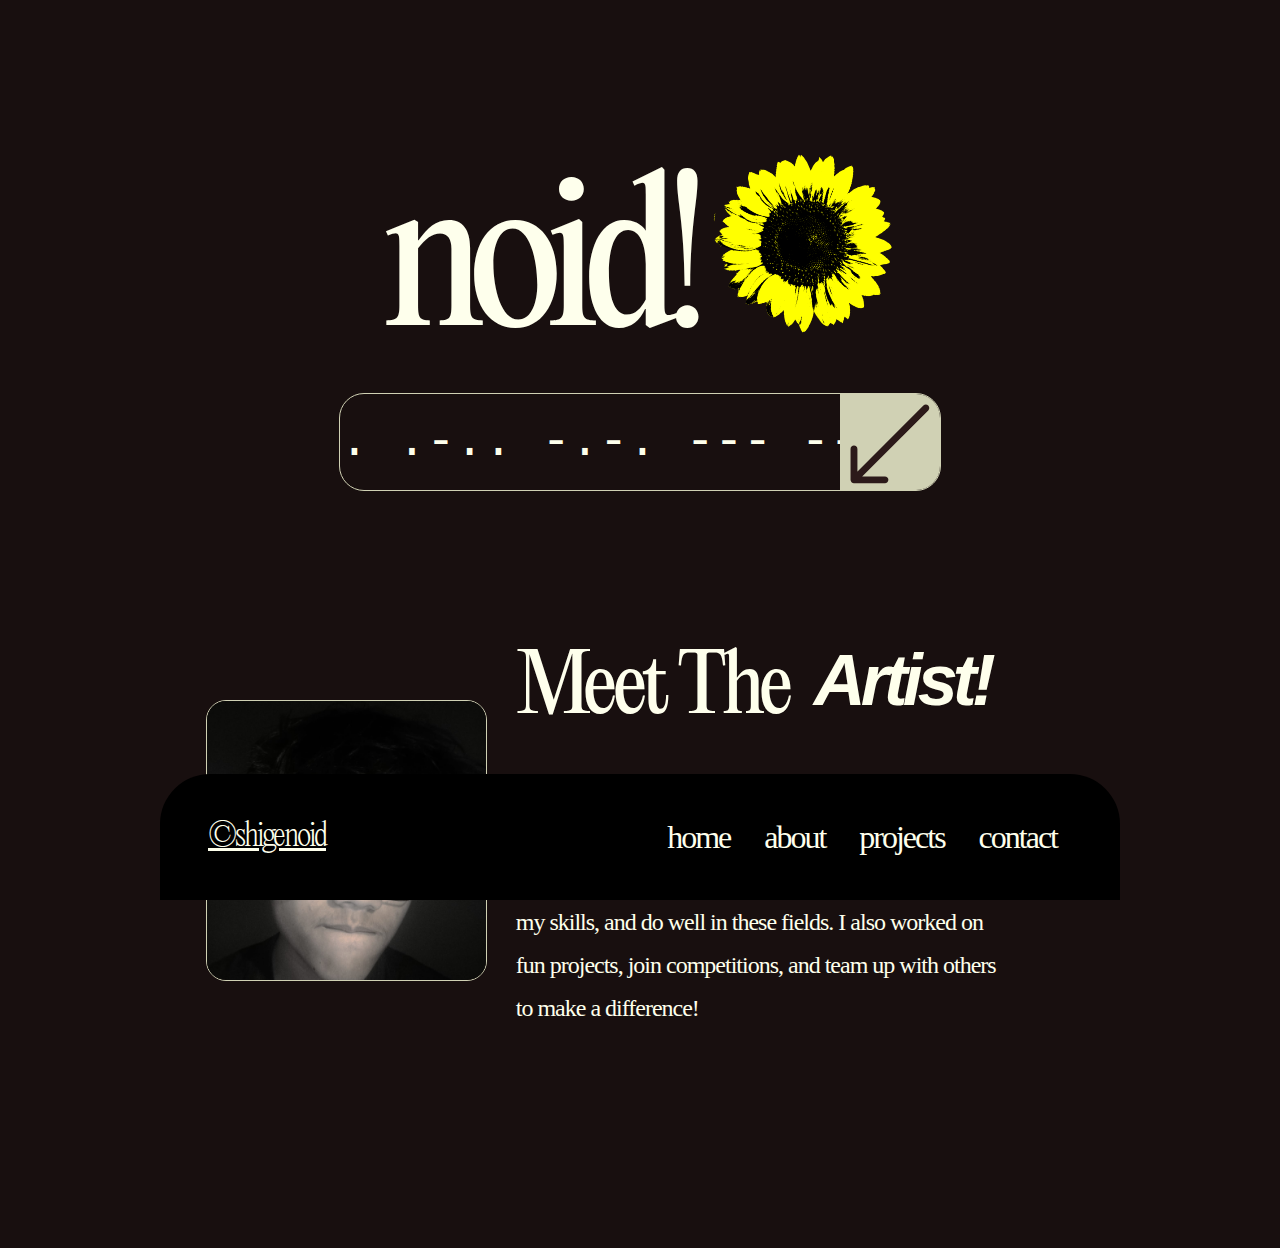
==== main.html @ fe8c964f "main screen" ====
<!DOCTYPE html>
<html lang="en">
<head>
    <title>shigenoid</title>
    <meta charset="UTF-8">
    <meta name="viewport" content="width=device-width, initial-scale=1.0, maximum-scale=1.0, user-scalable=no">
    <link rel="stylesheet" href="assets/css/style.css">
    <link rel="stylesheet" href="assets/css/loader.css">
    <link rel="stylesheet" href="assets/css/about.css">
    <link rel="stylesheet" href="assets/css/fade.css">
    <link rel="icon" href="assets/images/sunflower.png">
</head>
<body>
    <div class="fade-overlay"></div>
    <div id="loader-screen">
        <div id="loader">
            <img src="assets/images/sunflower-load.png" alt="Loading" />
        </div>
    </div>

    <div id="home-point"></div>
    <div id="home">
        <div class="header">
            <h1 id="welcome">noid!</h1>
            <div class="flower rotate">
                <img src="assets/images/sunflower.png" alt="Sunflower">
            </div>
        </div>
    
        <div class="morse-bar">
            <div class="bar">
                <p id="morse-display"></p>
                <button onclick="refresh()"><img src="assets/images/Arrow 6.svg"></button>
            </div>
        </div>
    </div>

    <div id="about-point"></div>
    <div id="about">
        <div id="about">
            <div class="about-container">
                <div class="about-image">
                    <img src="assets/images/me.jpg" alt="Artist Photo">
                </div>
                <div class="about-text">
                    <div class="about-heading">
                        <div id="art-container"></div>
                        <h2>Meet The <span id="artist">Artist!</span></h2>
                    </div>
                    <div class="about-description">
                        <p style="font-style: italic; color: #D0D1B4">Well... not a literal artist...</p>
                        <p>
                            I'm a first-year student who loves computer science, robotics, and IT.
                            I'm really excited to learn more, improve my skills, and do well in these fields.
                            I also worked on fun projects, join competitions, and team up with others to make 
                            a difference!
                        </p>
                    </div>
                </div>
            </div>
        </div>
    </div>
    

    <div class="navbar">
        <a href="https://linktr.ee/shigenoid" id="h2">&copy;shigenoid</a>
        <div class="menu">
            <a href="#home-point">home</a>
            <a href="#about-point">about</a>
            <a href="#projects">projects</a>
            <a href="#contact">contact</a>
        </div>
    </div>

    <script src="assets/js/about.js"></script>
    <script src="assets/js/morse.js"></script>
    <script src="assets/js/sunflower.js"></script>
    <script src="assets/js/loader.js"></script>
    
</body>
</html>
---- assets/css/style.css ----
@font-face {
    font-family: 'Editorial';
    src: url('fonts/Editorial-New.woff') format('woff'),
         url('fonts/Editorial-New.otf') format('opentype');
    font-weight: normal;
    font-style: normal;
}

@font-face {
    font-family: 'Editorial-Light';
    src: url('fonts/Editorial-Light.woff') format('woff'),
        url('fonts/Editorial-Light.otf') format('opentype');
    font-weight: 300;
    font-style: normal;
}

@font-face {
    font-family: 'Editorial-Italic';
    src: url('fonts/Editorial-Light.woff') format('woff'),
        url('fonts/Editorial-Italic.otf') format('opentype');
    font-weight: normal;
    font-style: normal;
}

* {
    scroll-behavior: smooth;
    color: #feffec;
    -ms-overflow-style: none; 
    scrollbar-width: none;
}

*::-webkit-scrollbar {
    display: none;
}

body {
    -webkit-font-smoothing: antialiased;
    -moz-osx-font-smoothing: grayscale;
    background-color: #180f0f;
    display: flex;
    flex-direction: column;
    justify-content: space-between;
    touch-action: none;
    
}


#home {
    margin-top: 10px;
}

.header {
    text-align: center;
    height: 350px;
    padding-bottom: 25px;
}

.header h1 {
    font-size: 12rem;
    display: inline-block;
    margin-right: 10px;
    font-family: 'Editorial', 'Times New Roman', Times, serif;
    font-weight: normal;
    letter-spacing: -15px;
    vertical-align: middle; /* Align vertically */
}

.header .flower {
    display: inline-block;
    width: 12rem;
    height: 12rem;
    vertical-align: top; /* Align to the top */
    margin-top: 8rem; /* Fine-tune the vertical alignment */
}

.header .flower img {
    width: 100%;
    height: 100%;
    object-fit: contain;
   
}


.morse-bar {
    display: flex;
    justify-content: center;
    align-items: center;
    color: #D0D1B4;
}

.morse-bar .bar {
    border-radius: 25px;
    border: 1px solid #D0D1B4;
    display: flex;
    align-items: center;
    width: 0px; 
    height: 6rem;
    overflow: hidden; /* Ensures text doesn't overflow outside the bar */
    transition: width 1s cubic-bezier(0, 0.55, 0.45, 1);
}

.morse-bar .bar.expand {
    width: 600px; 
}

.morse-bar .bar p {
    flex-grow: 1; /* Allow the text to grow and take available space */
    margin: 0;
    font-family: 'Courier New', Courier, monospace;
    font-size: 3rem; /* Increased font size */
    text-align: center;
    white-space: nowrap;
    overflow: hidden; /* Ensure text doesn't overflow */
    
}

.morse-bar .bar button {
    background-color: #D0D1B4;
    border: none;
    padding: 10px;
    cursor: pointer;
    font-size: 1rem;
    height: 100%;
}

.morse-bar .bar button img {
    width: 5rem;
    height: 5rem;
}

.navbar {
    background-color: #000;
    position: fixed; /* Change to fixed so it stays at the bottom */
    bottom: 0;
    width: 75%; /* Set the width to 75% */
    height: 14%;
    display: flex;
    align-items: center;
    justify-content: space-between;
    border-radius: 50px 50px 0px 0px;
    left: 50%;
    transform: translateX(-50%); 
    z-index: 1000;
}


.menu {
    margin-right: 5%;
}

.navbar #h2 {
    font-family: 'Editorial-Light', Times, serif;
    margin-left: 5%;
    font-size: 2rem;
    letter-spacing: -2px;
    color: #feffec;
    font-style: none;
}


.navbar .menu a {
    font-family: 'Times New Roman', Times, serif;
    text-decoration: none;
    margin: 0 15px;
    font-size: 2rem;
    position: relative;
    letter-spacing: -2px;
    font-weight: normal; 
    color: #feffec;
}

.navbar .menu a:hover {
    color: #827878;
    transition: 0.1s linear;
}

.navbar .menu a::after {
    content: '';
    position: absolute;
    left: 0;
    bottom: -5px;
    width: 0;
    height: 2px;
    background: #FFFFFF;
    transition: width 0.3s;
}

.navbar .menu a:hover::after {
    width: 100%;
}
---- assets/css/loader.css ----
/* Fullscreen loader styles */
#loader-screen {
    position: fixed;
    top: 0;
    left: 0;
    width: 100%;
    height: 100%;
    background-color: rgba(0, 0, 0, 1); /* Start with 100% black */
    display: flex;
    justify-content: center;
    align-items: center;
    z-index: 2000;
    transition: background-color 0.5s ease-in-out; /* Smooth fading effect */
}

#loader img {
    width: 100px; /* Adjust size as needed */
    height: 100px;
    opacity: 1; /* Fully visible */
    transition: opacity 0.5s ease-in-out; /* Smooth fading for the image */
}
---- assets/css/about.css ----
/* About Section Styling */


#about {
    margin-top: 25px;
    margin-bottom: 50px;
    display: flex;
    justify-content: center;
    align-items: center;
    padding: 50px 0;

}

.about-container {
    display: flex;
    width: 80%;
    max-width: 1200px;
    gap: 30px;
    
}

.about-image {
    flex: 1;
    display: flex;
    justify-content: center;
    align-items: center;
}

.about-image img {
    width: 100%;
    max-width: 550px;
    border-radius: 20px;
    border: 1px solid #D0D1B4;
}

.about-text {
    flex: 2;
    display: flex;
    flex-direction: column;
    justify-content: center;
}

.about-heading h2 {
    font-family: 'Editorial', 'Times New Roman', Times, serif;
    font-size: 5rem;
    margin-bottom: 10px;
    font-weight: normal;
    letter-spacing: -5px;
    margin-top: -2px;
}

.about-description p {
    font-family: 'Times New Roman', Times, serif;
    font-size: 1.5rem;
    margin: 10px 0;
    line-height: 1.8;
    letter-spacing: -1px;
    max-width: 500px;
}

#artist {
    font-size: 4.5rem; /* Fixed font size */
    margin-bottom: 10px;
    transition: font-family 0.5s ease; /* Smooth transition for font change */
    padding-left: 25px;
    padding-bottom: 10px;
    position: absolute;
    background-color: transparent;
    transition: all 0.5s ease;
   
}

#art-container {
    width: 0px;
    height: 70px;
    background-color: yellow;
    position: absolute;
    mix-blend-mode:difference;
    margin-left: 290px;
    margin-top: 10px;
    z-index: 1;
    transition: width 1s cubic-bezier(0, 0.55, 0.45, 1);
    transform: skew(-10deg);
}
---- assets/css/fade.css ----
/* Black overlay for fading */
.fade-overlay {
    position: fixed;
    top: 0;
    left: 0;
    width: 100%;
    height: 100%;
    background-color: black;
    opacity: 0;
    pointer-events: none; /* Prevents interaction with the overlay */
    z-index: 9999;
    transition: opacity 1s ease; /* Fade duration */
}

/* Active fade effect */
.fade-overlay.active {
    opacity: 1;
}
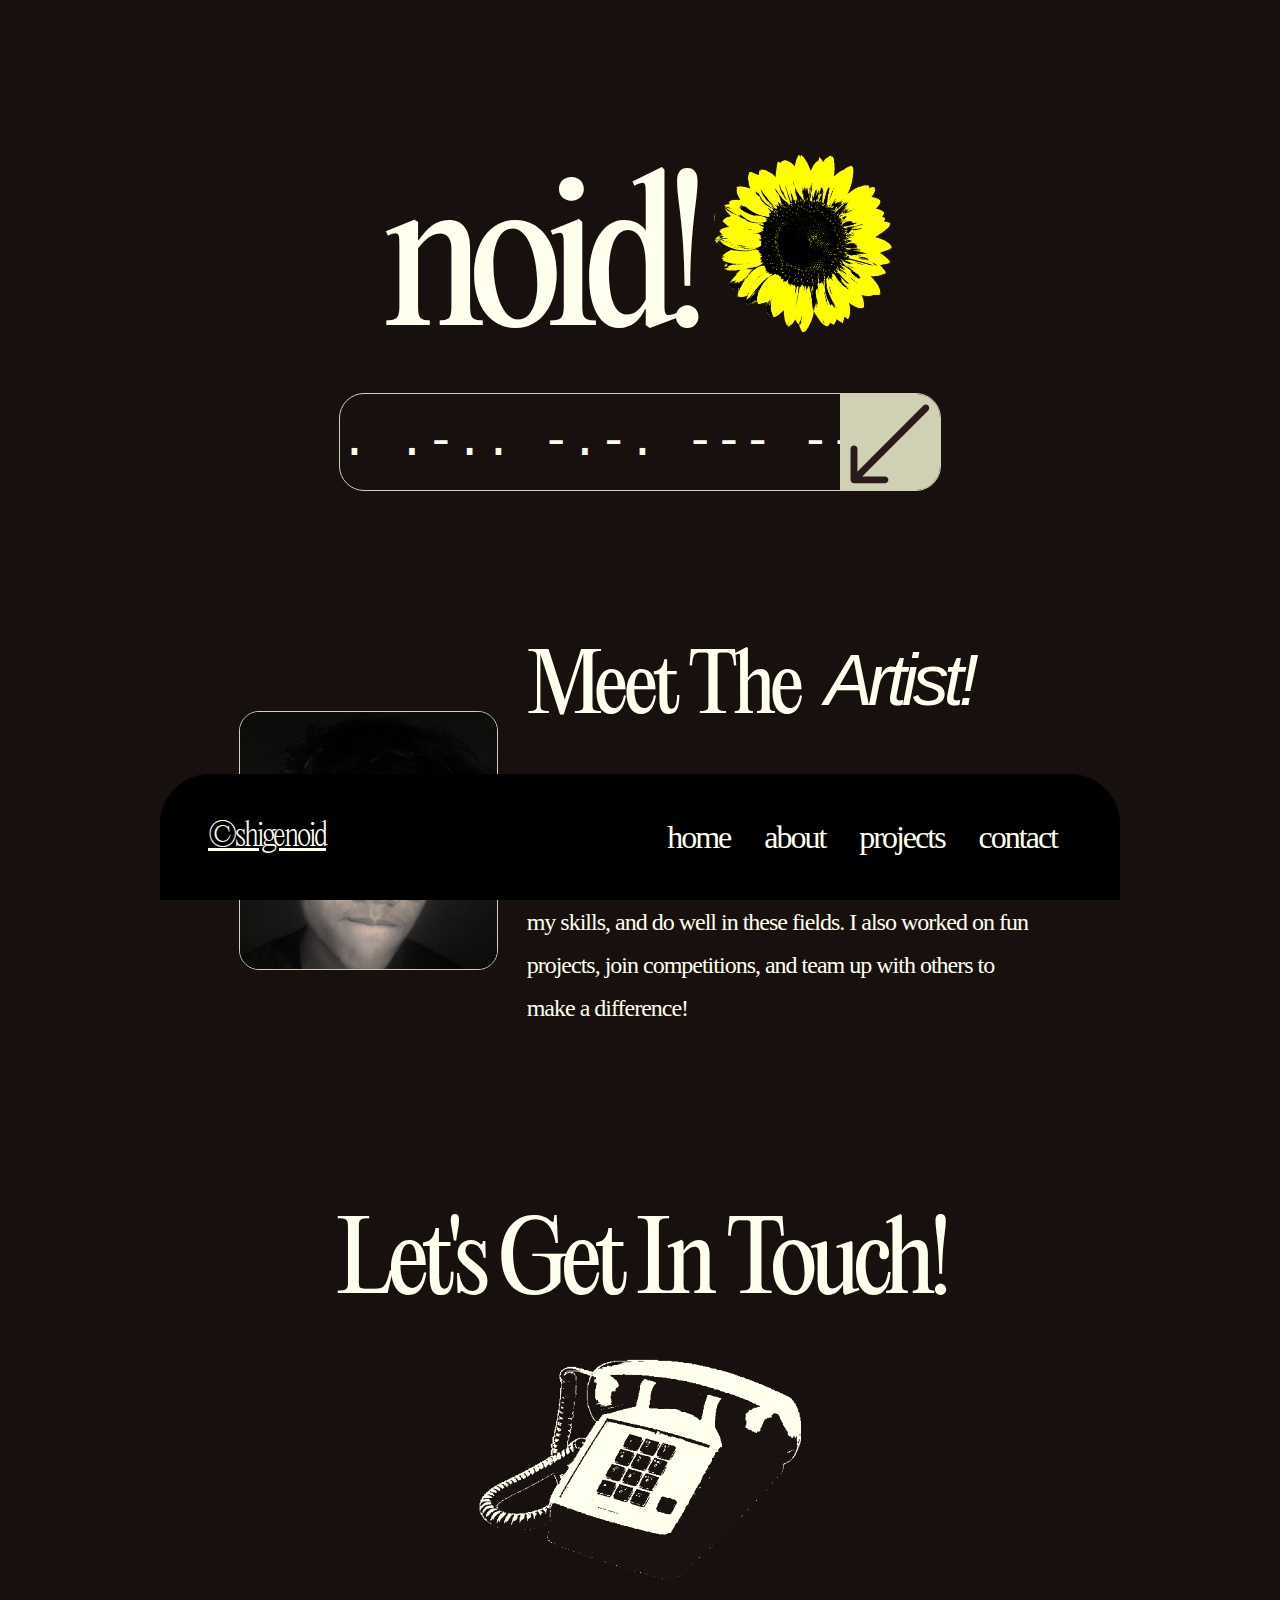
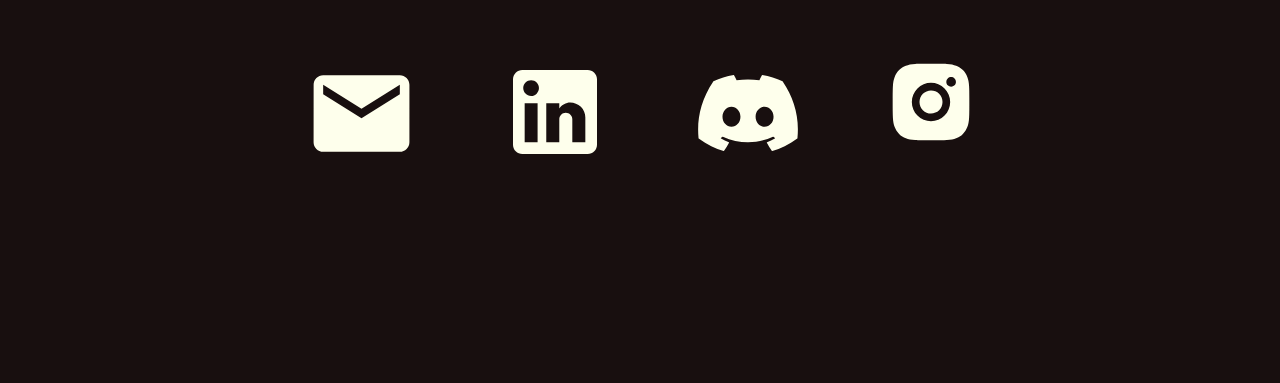
==== commit fa5ee020: "contact" ====
--- a/main.html
+++ b/main.html
@@ -7,6 +7,7 @@
     <link rel="stylesheet" href="assets/css/style.css">
     <link rel="stylesheet" href="assets/css/loader.css">
     <link rel="stylesheet" href="assets/css/about.css">
+    <link rel="stylesheet" href="assets/css/contact.css">
     <link rel="stylesheet" href="assets/css/fade.css">
     <link rel="icon" href="assets/images/sunflower.png">
 </head>
@@ -60,6 +61,20 @@
             </div>
         </div>
     </div>
+
+    <div id="contact">
+        <h1 class="heading">Let's Get In Touch!</h1>
+        <div class="phone-image">
+          <img src="assets/images/analog-phone.png" alt="Phone Illustration">
+        </div>
+        <div class="contact-list">
+          <a href="https://mail.google.com/mail/u/0/#inbox?compose=CllgCJZdBRwhBWTkdCQCzPTWkDXVFGkMgwDGVNbJJgGgFcpRmSDZTzwTcpnbNqjPdwzWXSnbtDB" 
+          class="contact-item"><img src="assets/images/email.svg" target="_blank"></a>
+          <a href="https://www.linkedin.com/in/nasharuddin-hatta/" target="_blank" class="contact-item"><img src="assets/images/linkedin.svg"></a>
+          <a href="https://discordapp.com/users/759702634344611900" target="_blank" class="contact-item"><img src="assets/images/discord.svg"></a>
+          <a href="https://www.instagram.com/shigenoid/" target="_blank" class="contact-item"><img src="assets/images/instagram.svg"></a>
+        </div>
+    </div>
     
 
     <div class="navbar">
@@ -67,7 +82,7 @@
         <div class="menu">
             <a href="#home-point">home</a>
             <a href="#about-point">about</a>
-            <a href="#projects">projects</a>
+            <a href="https://www.instagram.com/noid.js/" target="_blank">projects</a>
             <a href="#contact">contact</a>
         </div>
     </div>
--- a/assets/css/style.css
+++ b/assets/css/style.css
@@ -154,7 +154,6 @@
     font-size: 2rem;
     letter-spacing: -2px;
     color: #feffec;
-    font-style: none;
 }
 
 
--- a/assets/css/about.css
+++ b/assets/css/about.css
@@ -3,20 +3,17 @@
 
 #about {
     margin-top: 25px;
-    margin-bottom: 50px;
     display: flex;
     justify-content: center;
     align-items: center;
     padding: 50px 0;
-
 }
 
 .about-container {
     display: flex;
     width: 80%;
-    max-width: 1200px;
+    max-width: 1000px;
     gap: 30px;
-    
 }
 
 .about-image {
@@ -28,7 +25,7 @@
 
 .about-image img {
     width: 100%;
-    max-width: 550px;
+    max-width: 350px;
     border-radius: 20px;
     border: 1px solid #D0D1B4;
 }
@@ -55,7 +52,6 @@
     margin: 10px 0;
     line-height: 1.8;
     letter-spacing: -1px;
-    max-width: 500px;
 }
 
 #artist {
--- a/assets/css/contact.css
+++ b/assets/css/contact.css
@@ -0,0 +1,24 @@
+/* styles.css */
+#contact {
+    text-align: center;
+    padding-bottom: 200px;
+  }
+  
+  #contact .heading {
+    font-family: 'Editorial', serif;
+    font-size: 6rem;
+    font-weight: normal;
+    letter-spacing: -6px;
+    margin-bottom: -25px;
+  }
+  
+  #contact .phone-image img {
+    width: 350px;
+  }
+  
+  #contact .contact-list {
+    font-weight: normal;
+    display: flex;
+    justify-content: center;
+    gap: 5rem;
+  }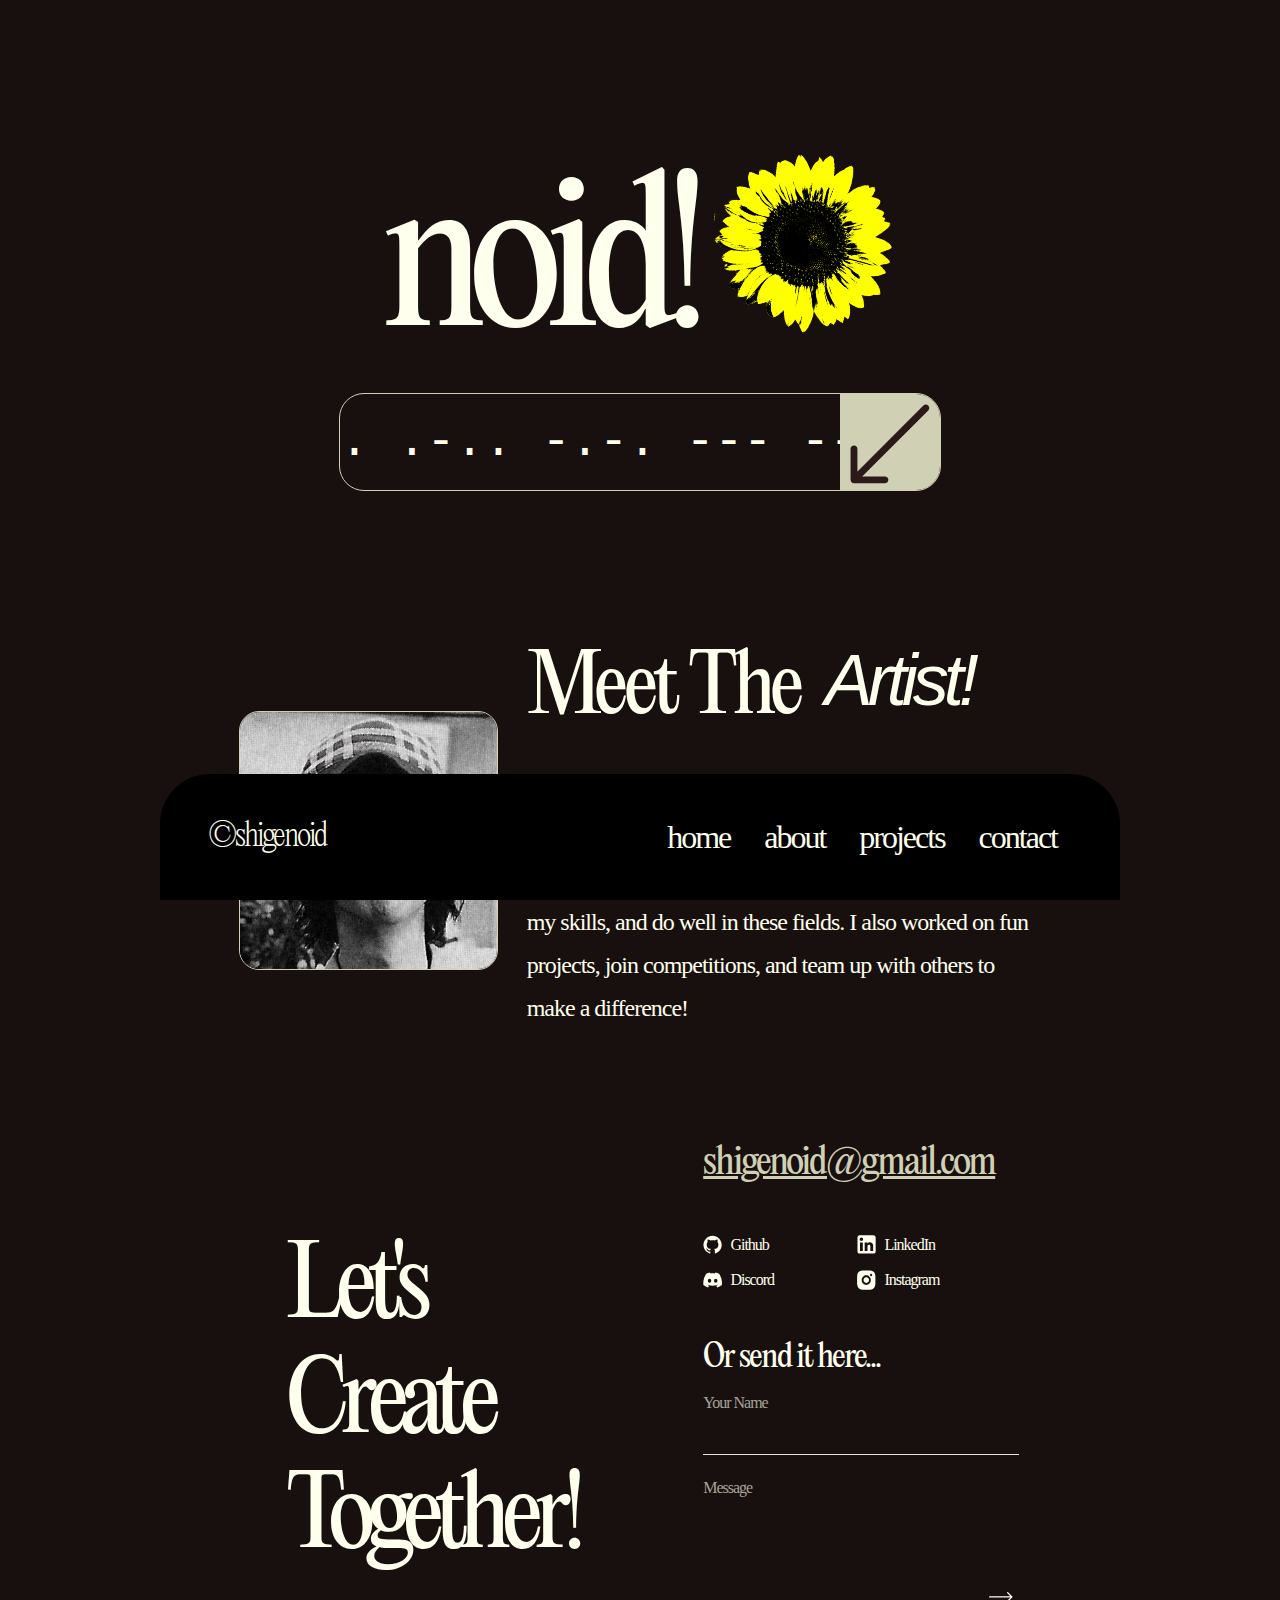
==== commit 28b36d01: "Fully working contact section" ====
--- a/main.html
+++ b/main.html
@@ -5,6 +5,7 @@
     <meta charset="UTF-8">
     <meta name="viewport" content="width=device-width, initial-scale=1.0, maximum-scale=1.0, user-scalable=no">
     <link rel="stylesheet" href="assets/css/style.css">
+    <link rel="stylesheet" href="assets/css/navbar.css">
     <link rel="stylesheet" href="assets/css/loader.css">
     <link rel="stylesheet" href="assets/css/about.css">
     <link rel="stylesheet" href="assets/css/contact.css">
@@ -12,6 +13,16 @@
     <link rel="icon" href="assets/images/sunflower.png">
 </head>
 <body>
+    <div class="navbar">
+        <a href="https://linktr.ee/shigenoid" id="h2">&copy;shigenoid</a>
+        <div class="menu">
+            <a href="#home-point">home</a>
+            <a href="#about-point">about</a>
+            <a href="https://www.instagram.com/noid.js/" target="_blank">projects</a>
+            <a href="#contact">contact</a>
+        </div>
+    </div>
+
     <div class="fade-overlay"></div>
     <div id="loader-screen">
         <div id="loader">
@@ -62,30 +73,45 @@
         </div>
     </div>
 
-    <div id="contact">
-        <h1 class="heading">Let's Get In Touch!</h1>
-        <div class="phone-image">
-          <img src="assets/images/analog-phone.png" alt="Phone Illustration">
+    <div class="contact-container">
+        <div class="left-section">
+          <h1>Let's <br>Create <br>Together!</h1>
         </div>
-        <div class="contact-list">
-          <a href="https://mail.google.com/mail/u/0/#inbox?compose=CllgCJZdBRwhBWTkdCQCzPTWkDXVFGkMgwDGVNbJJgGgFcpRmSDZTzwTcpnbNqjPdwzWXSnbtDB" 
-          class="contact-item"><img src="assets/images/email.svg" target="_blank"></a>
-          <a href="https://www.linkedin.com/in/nasharuddin-hatta/" target="_blank" class="contact-item"><img src="assets/images/linkedin.svg"></a>
-          <a href="https://discordapp.com/users/759702634344611900" target="_blank" class="contact-item"><img src="assets/images/discord.svg"></a>
-          <a href="https://www.instagram.com/shigenoid/" target="_blank" class="contact-item"><img src="assets/images/instagram.svg"></a>
-        </div>
-    </div>
     
+        <div class="right-section">
+          <div class="contact-info">
+            <a href="https://mail.google.com/mail/u/0/#inbox?compose=CllgCJZdBRwhBWTkdCQCzPTWkDXVFGkMgwDGVNbJJgGgFcpRmSDZTzwTcpnbNqjPdwzWXSnbtDB" target="_blank" id="email">shigenoid@gmail.com</a>
+            <div class="social-links">
+              <a href="https://github.com/shigenoid" target="_blank"><img src="assets/images/github.svg" alt="GitHub">Github</a>
+              <a href="https://www.linkedin.com/in/nasharuddin-hatta/" target="_blank"><img src="assets/images/linkedin.svg" alt="LinkedIn">LinkedIn</a>
+              <a href="https://discordapp.com/users/759702634344611900" target="_blank"><img src="assets/images/discord.svg" alt="Discord">Discord</a>
+              <a href="https://www.instagram.com/shigenoid/" target="_blank"><img src="assets/images/instagram.svg" alt="Instagram">Instagram</a>
+            </div>
+          </div>
+          <div class="form-container">
+            <form action="https://api.web3forms.com/submit" method="POST">
+                <input type="hidden" name="access_key" value="3e6319d1-1472-4d65-a0e8-eba18adc763f">
+                <input type="hidden" name="redirect" value="https://shigenoid.github.io/index.html">
+                <div class="form-group">
+                    <h3>Or send it here...</h3>
+                    <p>Your Name</p>
+                    <input type="name" name="name" id="email-input" maxlength="50" autocomplete="off" required>
+                </div>
+                  <div class="form-group">
+                    <p>Message</p>
+                    <div class="input-wrapper">
+                      <textarea name="message" id="message-input" maxlength="250" autocomplete="off" required></textarea>
+                      <button type="submit" class="submit-button">
+                        <img src="assets/images/arrow2.svg" alt="Submit">
+                      </button>
+                    </div>
+                </div>
+            </form>
+            
+          </div>
+      </div>
 
-    <div class="navbar">
-        <a href="https://linktr.ee/shigenoid" id="h2">&copy;shigenoid</a>
-        <div class="menu">
-            <a href="#home-point">home</a>
-            <a href="#about-point">about</a>
-            <a href="https://www.instagram.com/noid.js/" target="_blank">projects</a>
-            <a href="#contact">contact</a>
-        </div>
-    </div>
+    
 
     <script src="assets/js/about.js"></script>
     <script src="assets/js/morse.js"></script>
--- a/assets/css/style.css
+++ b/assets/css/style.css
@@ -126,64 +126,4 @@
 .morse-bar .bar button img {
     width: 5rem;
     height: 5rem;
-}
-
-.navbar {
-    background-color: #000;
-    position: fixed; /* Change to fixed so it stays at the bottom */
-    bottom: 0;
-    width: 75%; /* Set the width to 75% */
-    height: 14%;
-    display: flex;
-    align-items: center;
-    justify-content: space-between;
-    border-radius: 50px 50px 0px 0px;
-    left: 50%;
-    transform: translateX(-50%); 
-    z-index: 1000;
-}
-
-
-.menu {
-    margin-right: 5%;
-}
-
-.navbar #h2 {
-    font-family: 'Editorial-Light', Times, serif;
-    margin-left: 5%;
-    font-size: 2rem;
-    letter-spacing: -2px;
-    color: #feffec;
-}
-
-
-.navbar .menu a {
-    font-family: 'Times New Roman', Times, serif;
-    text-decoration: none;
-    margin: 0 15px;
-    font-size: 2rem;
-    position: relative;
-    letter-spacing: -2px;
-    font-weight: normal; 
-    color: #feffec;
-}
-
-.navbar .menu a:hover {
-    color: #827878;
-    transition: 0.1s linear;
-}
-
-.navbar .menu a::after {
-    content: '';
-    position: absolute;
-    left: 0;
-    bottom: -5px;
-    width: 0;
-    height: 2px;
-    background: #FFFFFF;
-    transition: width 0.3s;
-}
-
-.navbar .menu a:hover::after {
-    width: 100%;
 }--- a/assets/css/navbar.css
+++ b/assets/css/navbar.css
@@ -0,0 +1,58 @@
+.navbar {
+    background-color: #000;
+    position: fixed; /* Change to fixed so it stays at the bottom */
+    bottom: 0;
+    width: 75%; /* Set the width to 75% */
+    height: 14%;
+    display: flex;
+    align-items: center;
+    justify-content: space-between;
+    border-radius: 50px 50px 0px 0px;
+    left: 50%;
+    transform: translateX(-50%); 
+    z-index: 1000;
+}
+
+.menu {
+    margin-right: 5%;
+}
+
+.navbar #h2 {
+    font-family: 'Editorial-Light', Times, serif;
+    margin-left: 5%;
+    font-size: 2rem;
+    letter-spacing: -2px;
+    color: #feffec;
+    text-decoration: none;
+}
+
+.navbar .menu a {
+    font-family: 'Times New Roman', Times, serif;
+    text-decoration: none;
+    margin: 0 15px;
+    font-size: 2rem;
+    position: relative;
+    letter-spacing: -2px;
+    font-weight: normal; 
+    color: #feffec;
+}
+
+.navbar .menu a:hover {
+    color: #827878;
+    transition: 0.1s linear;
+}
+
+.navbar .menu a::after {
+    content: '';
+    position: absolute;
+    left: 0;
+    bottom: -5px;
+    width: 0;
+    height: 2px;
+    background: #FFFFFF;
+    transition: width 0.3s;
+}
+
+.navbar .menu a:hover::after {
+    width: 100%;
+}--- a/assets/css/contact.css
+++ b/assets/css/contact.css
@@ -1,24 +1,161 @@
-/* styles.css */
-#contact {
-    text-align: center;
-    padding-bottom: 200px;
-  }
-  
-  #contact .heading {
-    font-family: 'Editorial', serif;
-    font-size: 6rem;
-    font-weight: normal;
-    letter-spacing: -6px;
-    margin-bottom: -25px;
-  }
-  
-  #contact .phone-image img {
-    width: 350px;
-  }
-  
-  #contact .contact-list {
-    font-weight: normal;
-    display: flex;
-    justify-content: center;
-    gap: 5rem;
-  }+.contact-container {
+  display: flex;
+  flex-direction: row;
+  justify-content: space-between;
+  align-items: center;
+  width: 100%;
+  padding-bottom: 150px;
+}
+
+.left-section {
+  flex: 1;
+  display: flex;
+  justify-content: flex-end;
+  padding-right: 10%;
+}
+
+.left-section h1 {
+  font-family: 'Editorial', serif;
+  font-size: 6rem;
+  line-height: 1.2;
+  margin: 0;
+  font-weight: normal;
+  letter-spacing: -8px;
+}
+
+.right-section {
+  flex: 1;
+  display: flex;
+  flex-direction: column;
+  align-items: flex-start;
+}
+
+
+.right-section .social-links {
+  font-family: 'Times New Roman', Times, serif;
+  letter-spacing: -1px;
+  display: grid;
+  grid-template-columns: repeat(2, 1fr);
+  gap: 1rem;
+  margin: 1rem 0;
+  padding-top: 2rem;
+}
+
+.right-section .social-links a {
+  text-decoration: none;
+  color: #feffec;
+  font-size: 1rem;
+  display: flex;
+  align-items: center;
+  gap: 0.5rem;
+  transition: color 0.3s ease, opacity 0.3s ease;
+  text-decoration: none;
+  position: relative; /* Needed for underline effect */
+}
+
+.social-links a:hover {
+  opacity: 0.5; /* Fades the link to 50% on hover */
+}
+
+.social-links a::after {
+  content: ''; /* Creates a pseudo-element */
+  position: absolute;
+  left: 0;
+  bottom: -2px; /* Slightly below the text */
+  width: 0; /* Start with no underline */
+  height: 1px; /* Thickness of the underline */
+  background: #ffffff; /* Color of the underline */
+  transition: width 0.3s ease; /* Smooth underline animation */
+}
+
+.social-links a:hover::after {
+  width: 75%; /* Expands underline to full width on hover */
+}
+
+.right-section .social-links a img {
+  width: 1.2rem;
+  height: 1.2rem;
+}
+
+.form-container {
+  width: 300px;
+  position: relative;
+  margin-bottom: 1.5rem;
+}
+
+.form-group {
+  position: relative;
+  margin-bottom: 1.5rem;
+}
+
+.form-group p {
+  margin: 0 0 0.5rem 0;
+  font-size: 1rem;
+  color: #A6A599;
+  letter-spacing: -1px;
+  font-family: 'Times New Roman', Times, serif;
+}
+
+.form-group h3 {
+  font-family: 'Editorial', serif;
+  font-size: 2rem;
+  letter-spacing: -2px;
+  font-weight: normal;
+  margin-bottom: 15px;
+}
+
+.form-container input {
+  width: 100%;
+  padding: 0.5rem;
+  font-size: 1rem;
+  color: #e5e5e5;
+  border: none;                
+  border-bottom: 1px solid #e5e5e5;
+  background-color: transparent;
+  outline: none;
+  border-radius: 0;
+  font-family: 'Times New Roman', Times, serif;
+}
+
+.input-wrapper {
+  position: relative;
+}
+
+.form-container textarea {
+  width: 100%;
+  padding: 0.5rem;
+  font-size: 1rem;
+  color: #e5e5e5;
+  border: none;
+  border-bottom: 1px solid #e5e5e5; /* Only bottom border */
+  background-color: transparent;
+  outline: none;
+  border-radius: 0;
+  resize: none;
+  height: 6rem;
+  font-family: 'Times New Roman', Times, serif;
+}
+
+.submit-button {
+  position: absolute;
+  bottom: 10px;
+  right: -10px;
+  background: transparent;
+  border: none;
+  padding: 0;
+  cursor: pointer;
+}
+
+.submit-button img {
+  width: 1.5rem; /* Adjust as needed */
+  height: 1.5rem; /* Adjust as needed */
+}
+
+#email {
+  font-family: 'Editorial', serif;
+  letter-spacing: -2px;
+  font-size: 2.3rem;
+  font-weight: normal;
+  text-decoration: underline;
+  color: #D0D1B4;
+}
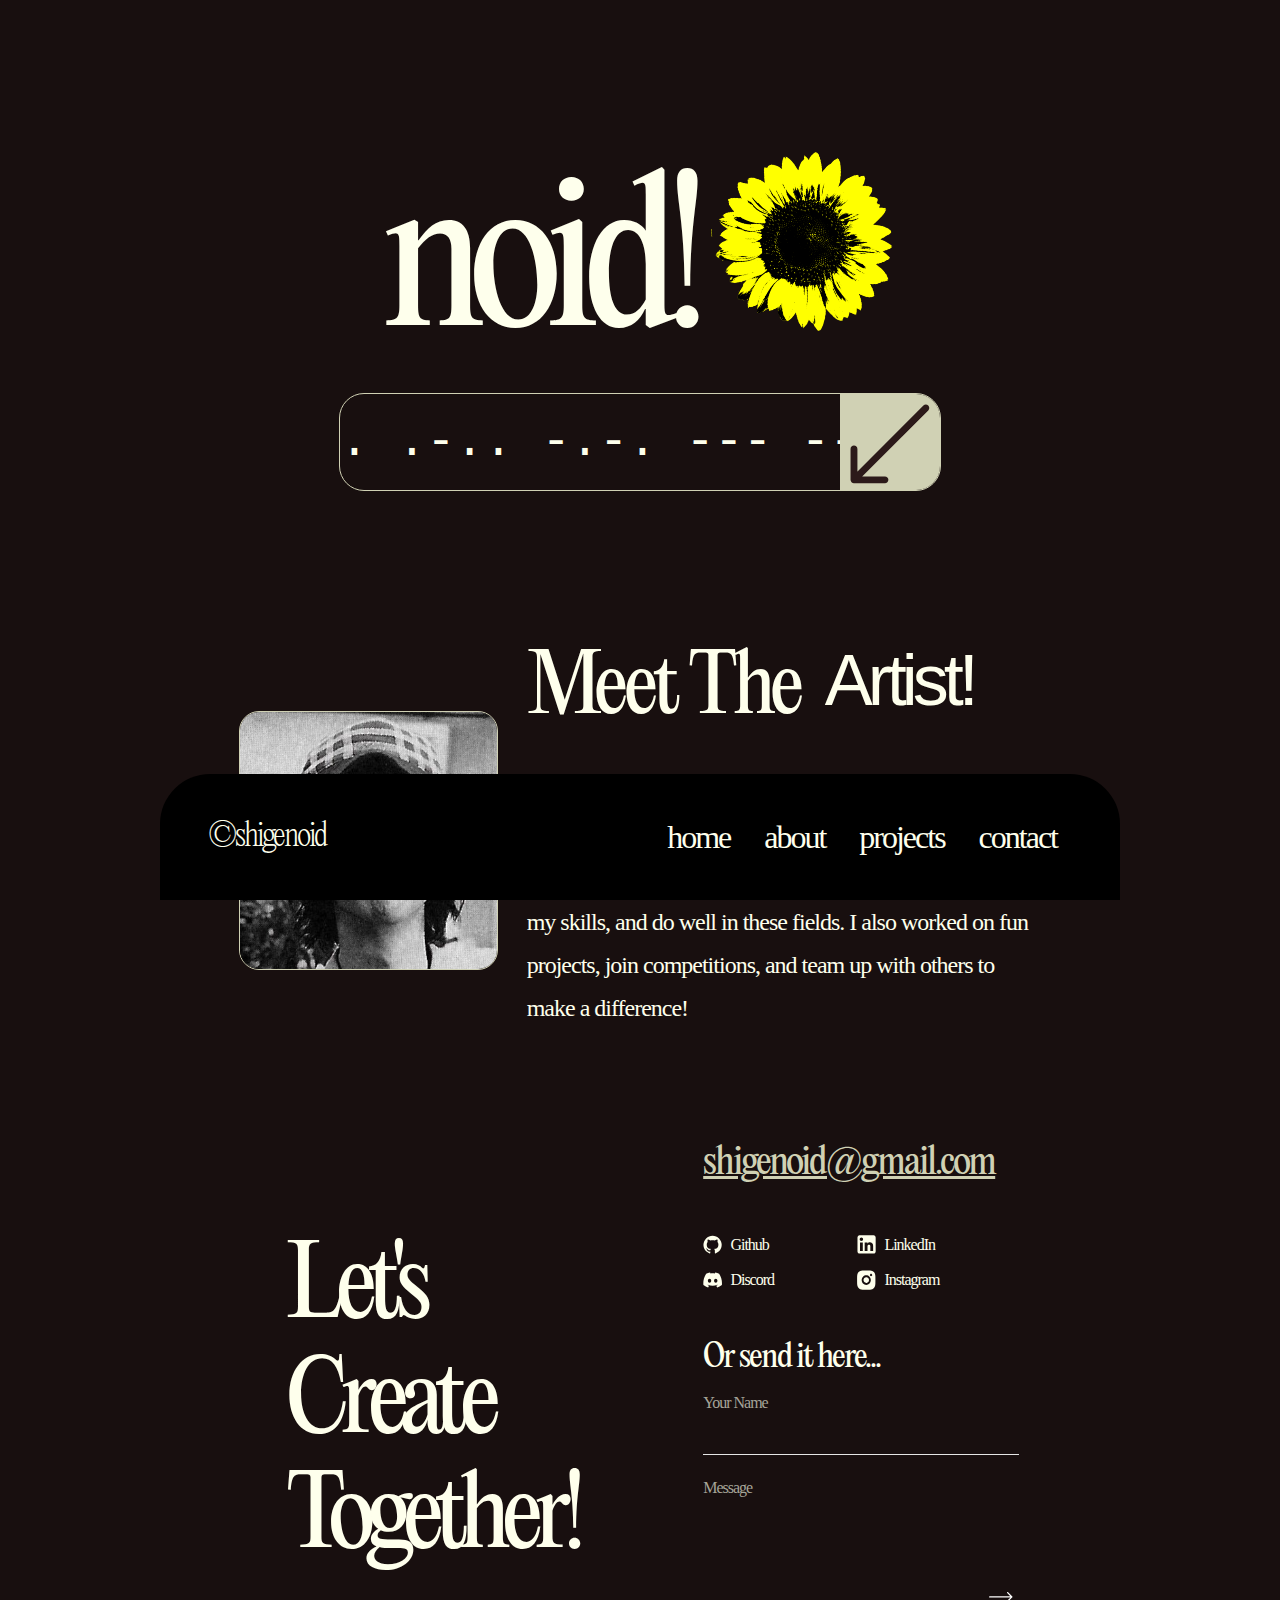
==== commit 7f207b23: "lil tweak" ====
--- a/main.html
+++ b/main.html
@@ -100,7 +100,7 @@
                   <div class="form-group">
                     <p>Message</p>
                     <div class="input-wrapper">
-                      <textarea name="message" id="message-input" maxlength="250" autocomplete="off" required></textarea>
+                      <textarea name="message" id="message-input" maxlength="150" autocomplete="off" required></textarea>
                       <button type="submit" class="submit-button">
                         <img src="assets/images/arrow2.svg" alt="Submit">
                       </button>
--- a/assets/css/contact.css
+++ b/assets/css/contact.css
@@ -57,20 +57,6 @@
   opacity: 0.5; /* Fades the link to 50% on hover */
 }
 
-.social-links a::after {
-  content: ''; /* Creates a pseudo-element */
-  position: absolute;
-  left: 0;
-  bottom: -2px; /* Slightly below the text */
-  width: 0; /* Start with no underline */
-  height: 1px; /* Thickness of the underline */
-  background: #ffffff; /* Color of the underline */
-  transition: width 0.3s ease; /* Smooth underline animation */
-}
-
-.social-links a:hover::after {
-  width: 75%; /* Expands underline to full width on hover */
-}
 
 .right-section .social-links a img {
   width: 1.2rem;
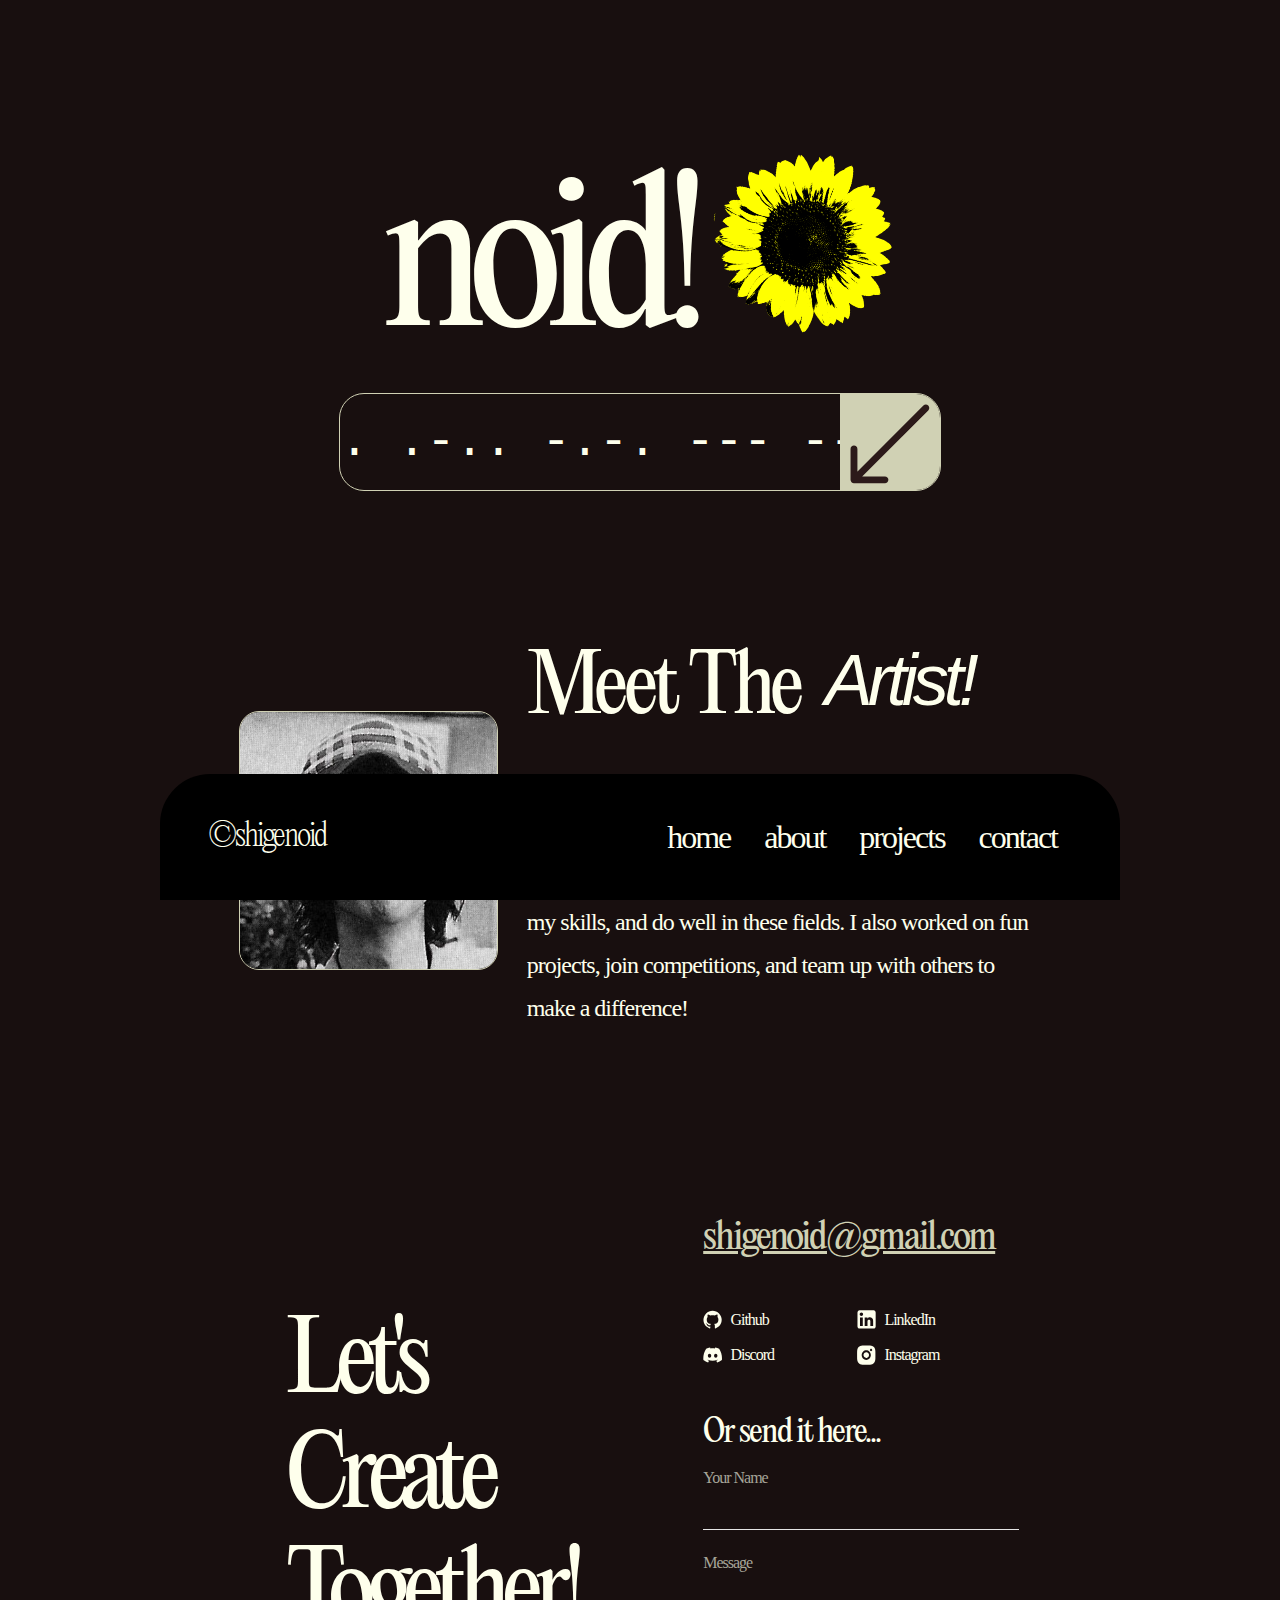
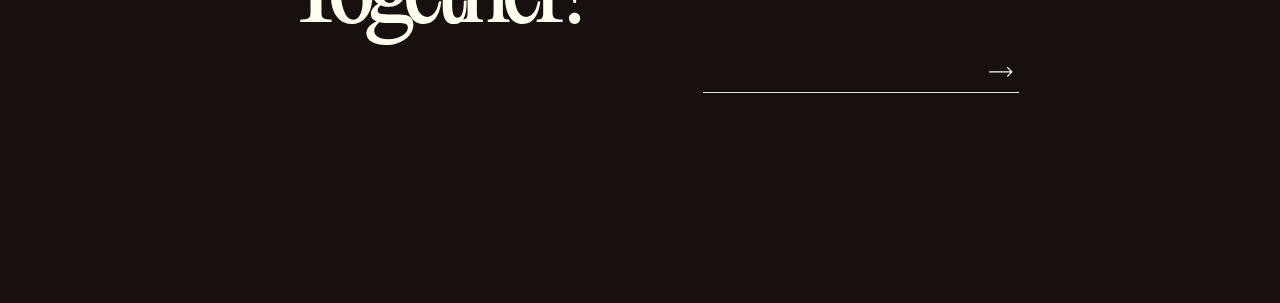
==== commit 62fdaea0: "lil tweak 2" ====
--- a/main.html
+++ b/main.html
@@ -16,8 +16,8 @@
     <div class="navbar">
         <a href="https://linktr.ee/shigenoid" id="h2">&copy;shigenoid</a>
         <div class="menu">
-            <a href="#home-point">home</a>
-            <a href="#about-point">about</a>
+            <a href="#home">home</a>
+            <a href="#about">about</a>
             <a href="https://www.instagram.com/noid.js/" target="_blank">projects</a>
             <a href="#contact">contact</a>
         </div>
@@ -30,7 +30,6 @@
         </div>
     </div>
 
-    <div id="home-point"></div>
     <div id="home">
         <div class="header">
             <h1 id="welcome">noid!</h1>
@@ -47,7 +46,6 @@
         </div>
     </div>
 
-    <div id="about-point"></div>
     <div id="about">
         <div id="about">
             <div class="about-container">
@@ -73,7 +71,7 @@
         </div>
     </div>
 
-    <div class="contact-container">
+    <div id="contact" class="contact-container">
         <div class="left-section">
           <h1>Let's <br>Create <br>Together!</h1>
         </div>
--- a/assets/css/contact.css
+++ b/assets/css/contact.css
@@ -5,6 +5,7 @@
   align-items: center;
   width: 100%;
   padding-bottom: 150px;
+  padding-top: 75px;
 }
 
 .left-section {
